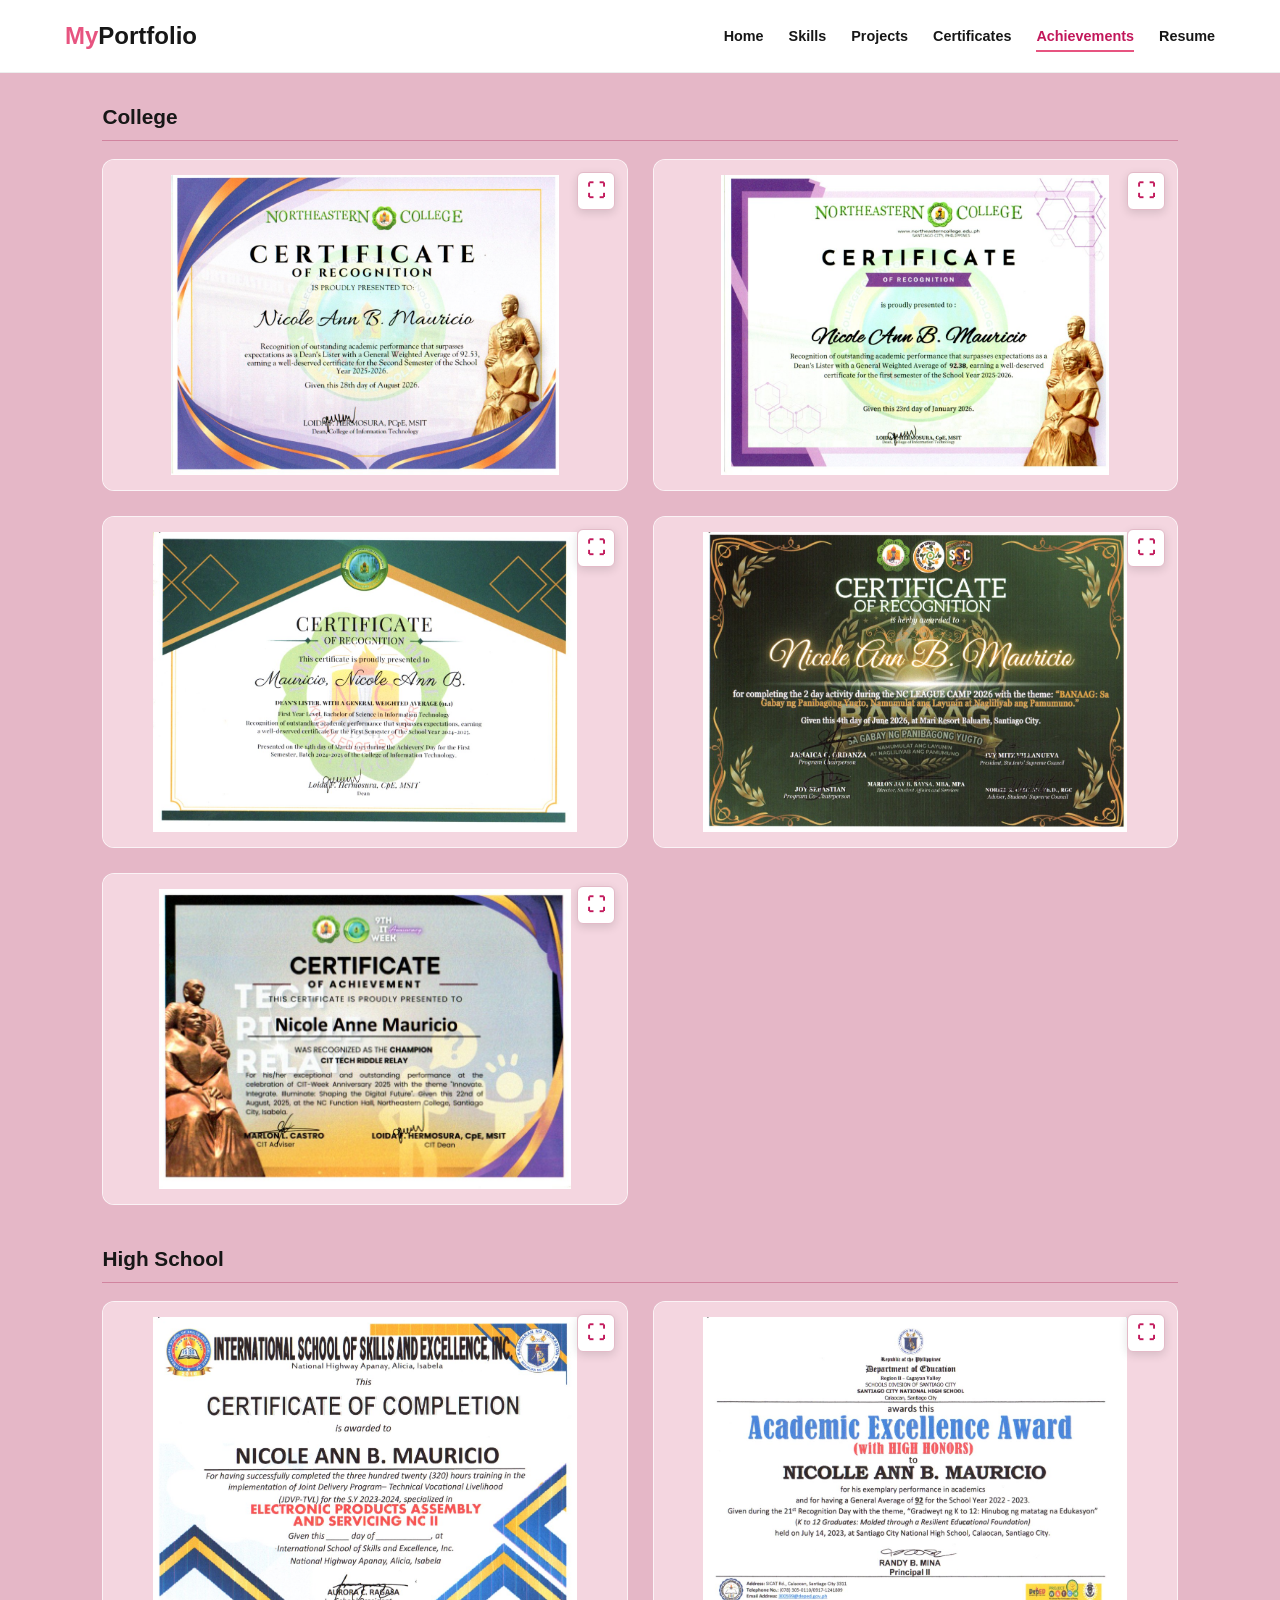
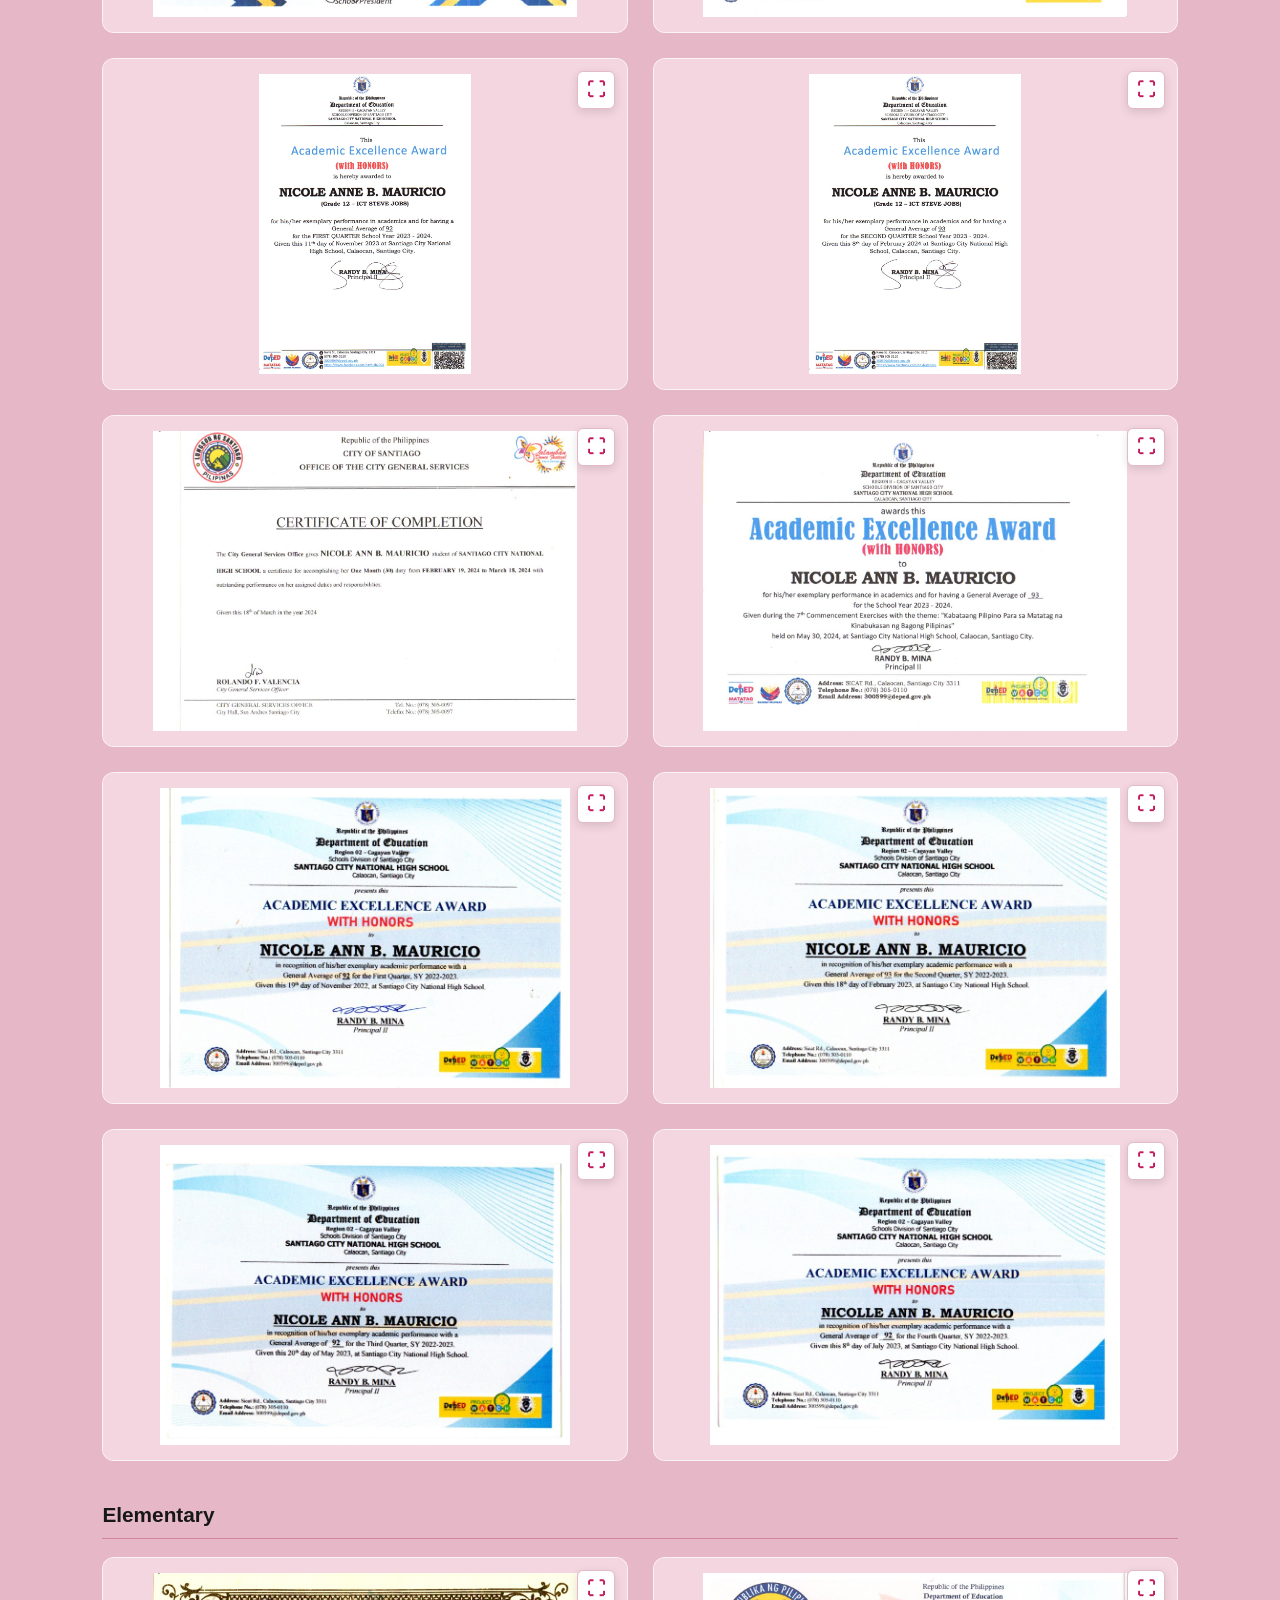
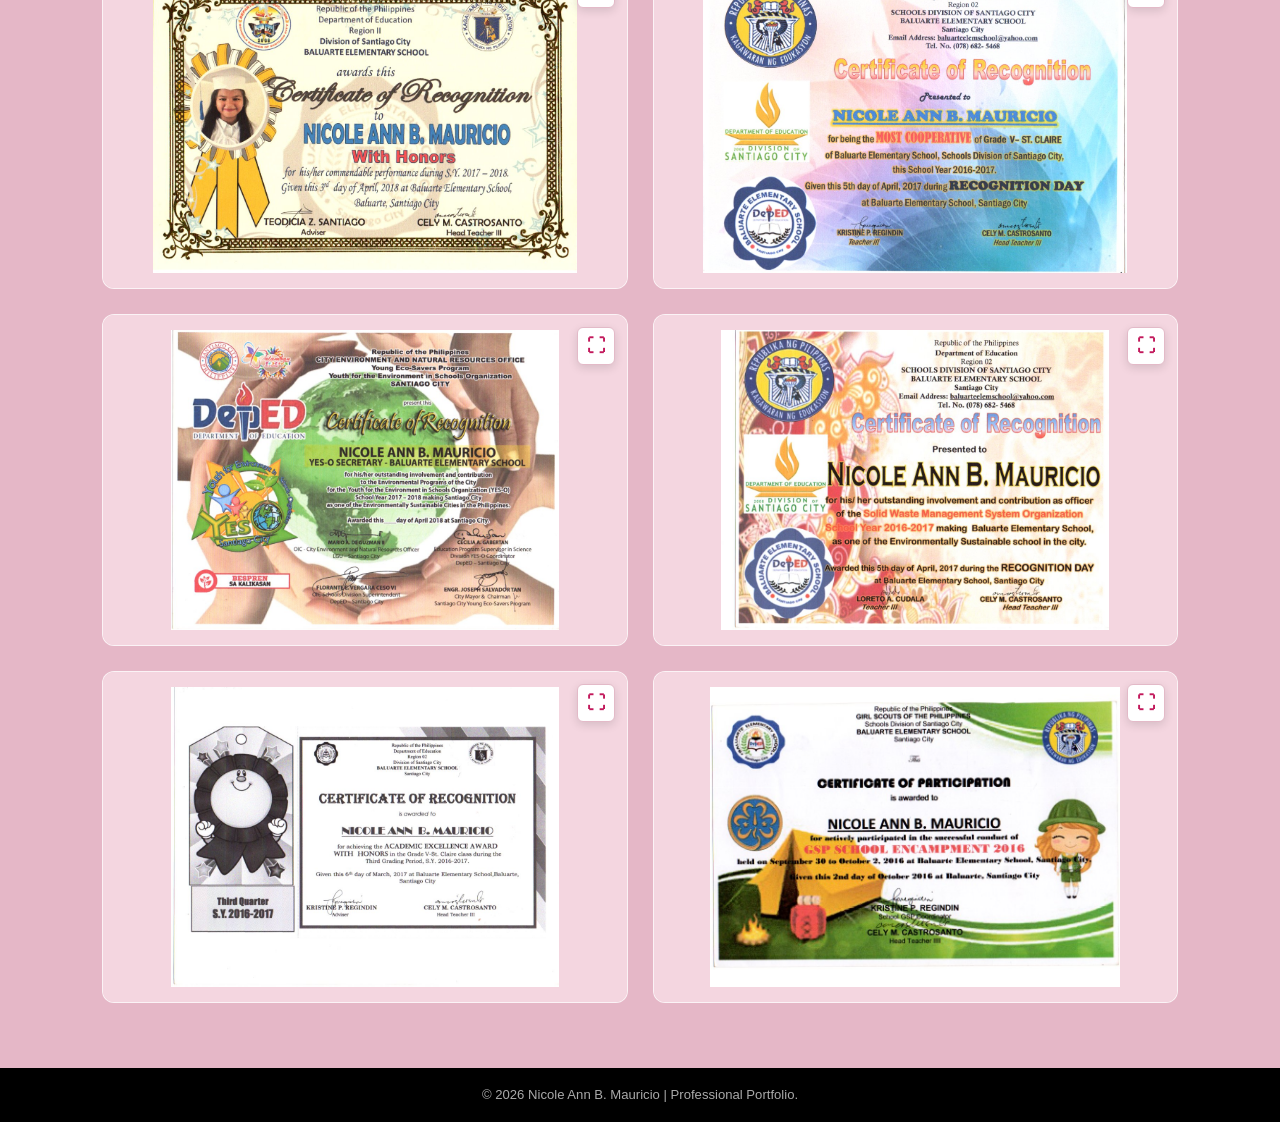
==== achievements.html @ e2ec1b5c "Add files via upload" ====
<!DOCTYPE html>
<html lang="en">

<head>
    <meta charset="UTF-8">
    <meta name="viewport" content="width=device-width, initial-scale=1.0">
    <title>Achievements | Nicole Ann B. Mauricio</title>
    <link rel="stylesheet" href="css/achievements.css">
</head>

<body>

    <header>
        <nav class="navbar">

            <a href="index.html" class="logo">
                <span>My</span>Portfolio
            </a>

            <button
                class="hamburger"
                id="hamburger"
                type="button"
                aria-label="Open navigation menu"
                aria-expanded="false"
                aria-controls="navMenu"
            >
                ☰
            </button>

            <ul class="nav-links" id="navMenu">
                <li><a href="index.html">Home</a></li>
                <li><a href="skills.html">Skills</a></li>
                <li><a href="projects.html">Projects</a></li>
                <li><a href="certificates.html">Certificates</a></li>
                <li>
                    <a href="achievements.html" class="active">
                        Achievements
                    </a>
                </li>
                <li><a href="resume.html">Resume</a></li>
            </ul>

        </nav>
    </header>

    <main>

        <section class="page-section">

            <div class="achievement-category-heading">
                <h2>College</h2>
            </div>

            <div class="achievement-grid">

                <div class="achievement-card">
                    <div class="achievement-preview">
                        <img
                            src="achievements/img01.jpg"
                            alt="College Achievement 1"
                        >

                        <button
                            class="achievement-expand-btn"
                            type="button"
                            aria-label="View achievement larger"
                        >
                            ⛶
                        </button>
                    </div>
                </div>


                <div class="achievement-card">
                    <div class="achievement-preview">
                        <img
                            src="achievements/img02.jpg"
                            alt="College Achievement 2"
                        >

                        <button
                            class="achievement-expand-btn"
                            type="button"
                            aria-label="View achievement larger"
                        >
                            ⛶
                        </button>
                    </div>
                </div>


                <div class="achievement-card">
                    <div class="achievement-preview">
                        <img
                            src="achievements/img03.jpg"
                            alt="College Achievement 3"
                        >

                        <button
                            class="achievement-expand-btn"
                            type="button"
                            aria-label="View achievement larger"
                        >
                            ⛶
                        </button>
                    </div>
                </div>


                <div class="achievement-card">
                    <div class="achievement-preview">
                        <img
                            src="achievements/img04.jpg"
                            alt="College Achievement 4"
                        >

                        <button
                            class="achievement-expand-btn"
                            type="button"
                            aria-label="View achievement larger"
                        >
                            ⛶
                        </button>
                    </div>
                </div>


                <div class="achievement-card">
                    <div class="achievement-preview">
                        <img
                            src="achievements/img05.jpg"
                            alt="College Achievement 5"
                        >

                        <button
                            class="achievement-expand-btn"
                            type="button"
                            aria-label="View achievement larger"
                        >
                            ⛶
                        </button>
                    </div>
                </div>

            </div>


            <div class="achievement-category-heading">
                <h2>High School</h2>
            </div>

            <div class="achievement-grid">

                <div class="achievement-card">
                    <div class="achievement-preview">
                        <img
                            src="achievements/img06.jpg"
                            alt="High School Achievement 1"
                        >

                        <button
                            class="achievement-expand-btn"
                            type="button"
                            aria-label="View achievement larger"
                        >
                            ⛶
                        </button>
                    </div>
                </div>


                <div class="achievement-card">
                    <div class="achievement-preview">
                        <img
                            src="achievements/img07.jpg"
                            alt="High School Achievement 2"
                        >

                        <button
                            class="achievement-expand-btn"
                            type="button"
                            aria-label="View achievement larger"
                        >
                            ⛶
                        </button>
                    </div>
                </div>


                <div class="achievement-card">
                    <div class="achievement-preview">
                        <img
                            src="achievements/img08.jpg"
                            alt="High School Achievement 3"
                        >

                        <button
                            class="achievement-expand-btn"
                            type="button"
                            aria-label="View achievement larger"
                        >
                            ⛶
                        </button>
                    </div>
                </div>


                <div class="achievement-card">
                    <div class="achievement-preview">
                        <img
                            src="achievements/img09.jpg"
                            alt="High School Achievement 4"
                        >

                        <button
                            class="achievement-expand-btn"
                            type="button"
                            aria-label="View achievement larger"
                        >
                            ⛶
                        </button>
                    </div>
                </div>


                <div class="achievement-card">
                    <div class="achievement-preview">
                        <img
                            src="achievements/img10.jpg"
                            alt="High School Achievement 5"
                        >

                        <button
                            class="achievement-expand-btn"
                            type="button"
                            aria-label="View achievement larger"
                        >
                            ⛶
                        </button>
                    </div>
                </div>


                <div class="achievement-card">
                    <div class="achievement-preview">
                        <img
                            src="achievements/img11.jpg"
                            alt="High School Achievement 6"
                        >

                        <button
                            class="achievement-expand-btn"
                            type="button"
                            aria-label="View achievement larger"
                        >
                            ⛶
                        </button>
                    </div>
                </div>


                <div class="achievement-card">
                    <div class="achievement-preview">
                        <img
                            src="achievements/img12.jpg"
                            alt="High School Achievement 7"
                        >

                        <button
                            class="achievement-expand-btn"
                            type="button"
                            aria-label="View achievement larger"
                        >
                            ⛶
                        </button>
                    </div>
                </div>


                <div class="achievement-card">
                    <div class="achievement-preview">
                        <img
                            src="achievements/img13.jpg"
                            alt="High School Achievement 8"
                        >

                        <button
                            class="achievement-expand-btn"
                            type="button"
                            aria-label="View achievement larger"
                        >
                            ⛶
                        </button>
                    </div>
                </div>


                <div class="achievement-card">
                    <div class="achievement-preview">
                        <img
                            src="achievements/img14.jpg"
                            alt="High School Achievement 9"
                        >

                        <button
                            class="achievement-expand-btn"
                            type="button"
                            aria-label="View achievement larger"
                        >
                            ⛶
                        </button>
                    </div>
                </div>


                <div class="achievement-card">
                    <div class="achievement-preview">
                        <img
                            src="achievements/img15.jpg"
                            alt="High School Achievement 10"
                        >

                        <button
                            class="achievement-expand-btn"
                            type="button"
                            aria-label="View achievement larger"
                        >
                            ⛶
                        </button>
                    </div>
                </div>

            </div>


            <div class="achievement-category-heading">
                <h2>Elementary</h2>
            </div>

            <div class="achievement-grid">

                <div class="achievement-card">
                    <div class="achievement-preview">
                        <img
                            src="achievements/img16.jpg"
                            alt="Elementary Achievement 1"
                        >

                        <button
                            class="achievement-expand-btn"
                            type="button"
                            aria-label="View achievement larger"
                        >
                            ⛶
                        </button>
                    </div>
                </div>


                <div class="achievement-card">
                    <div class="achievement-preview">
                        <img
                            src="achievements/img17.jpg"
                            alt="Elementary Achievement 2"
                        >

                        <button
                            class="achievement-expand-btn"
                            type="button"
                            aria-label="View achievement larger"
                        >
                            ⛶
                        </button>
                    </div>
                </div>


                <div class="achievement-card">
                    <div class="achievement-preview">
                        <img
                            src="achievements/img18.jpg"
                            alt="Elementary Achievement 3"
                        >

                        <button
                            class="achievement-expand-btn"
                            type="button"
                            aria-label="View achievement larger"
                        >
                            ⛶
                        </button>
                    </div>
                </div>


                <div class="achievement-card">
                    <div class="achievement-preview">
                        <img
                            src="achievements/img19.jpg"
                            alt="Elementary Achievement 4"
                        >

                        <button
                            class="achievement-expand-btn"
                            type="button"
                            aria-label="View achievement larger"
                        >
                            ⛶
                        </button>
                    </div>
                </div>


                <div class="achievement-card">
                    <div class="achievement-preview">
                        <img
                            src="achievements/img20.jpg"
                            alt="Elementary Achievement 5"
                        >

                        <button
                            class="achievement-expand-btn"
                            type="button"
                            aria-label="View achievement larger"
                        >
                            ⛶
                        </button>
                    </div>
                </div>


                <div class="achievement-card">
                    <div class="achievement-preview">
                        <img
                            src="achievements/img21.jpg"
                            alt="Elementary Achievement 6"
                        >

                        <button
                            class="achievement-expand-btn"
                            type="button"
                            aria-label="View achievement larger"
                        >
                            ⛶
                        </button>
                    </div>
                </div>

            </div>

        </section>


        <div
            class="achievement-modal"
            id="achievementModal"
            aria-hidden="true"
        >

            <div class="achievement-modal-content">

                <button
                    class="achievement-modal-close"
                    id="achievementModalClose"
                    type="button"
                    aria-label="Close achievement preview"
                >
                    ×
                </button>

                <img
                    id="achievementModalImage"
                    src=""
                    alt="Achievement enlarged preview"
                >

            </div>

        </div>

    </main>


    <footer>
        <p>
            © 2026 Nicole Ann B. Mauricio | Professional Portfolio.
        </p>
    </footer>


    <script src="js/script.js"></script>

</body>

</html>
---- css/achievements.css ----
* {
    margin: 0;
    padding: 0;
    box-sizing: border-box;
}

html {
    scroll-behavior: smooth;
}

body {
    min-height: 100vh;
    display: flex;
    flex-direction: column;
    font-family: Arial, Helvetica, sans-serif;
    background: #FFFFFF;
    color: #171717;
    line-height: 1.7;
}

main {
    flex: 1;
}

a {
    color: inherit;
    text-decoration: none;
}

img {
    max-width: 100%;
}

header {
    position: sticky;
    top: 0;
    z-index: 9999;
    background: #FFFFFF;
    border-bottom: 1px solid #EEEEEE;
}

.navbar {
    width: 100%;
    max-width: 1200px;
    min-height: 72px;
    margin: 0 auto;
    padding: 0 25px;
    display: flex;
    justify-content: space-between;
    align-items: center;
    position: relative;
}

.logo {
    color: #171717;
    font-size: 1.5rem;
    font-weight: 800;
    white-space: nowrap;
}

.logo span {
    color: #E75480;
}

.nav-links {
    list-style: none;
    display: flex;
    align-items: center;
    gap: 25px;
}

.nav-links li {
    list-style: none;
}

.nav-links a {
    position: relative;
    color: #171717;
    font-size: 0.9rem;
    font-weight: 600;
    transition: color 0.3s ease;
}

.nav-links a:hover,
.nav-links a.active {
    color: #C2185B;
}

.nav-links a.active::after {
    content: "";
    position: absolute;
    left: 0;
    right: 0;
    bottom: -8px;
    height: 2px;
    background: #E75480;
}

.hamburger {
    display: none;
    position: relative;
    z-index: 10001;
    padding: 8px 10px;
    background: transparent;
    border: none;
    color: #171717;
    font-size: 30px;
    line-height: 1;
    cursor: pointer;
}

.hamburger:hover {
    color: #E75480;
}

.page-section {
    min-height: calc(100vh - 72px);
    padding: 65px 8%;
    background: #E5B7C7;
}

.page-section {
    padding-top: 30px;
}

.achievement-category-heading {
    width: 100%;
    max-width: 1150px;
    margin: 40px auto 18px;
    padding-bottom: 10px;
    border-bottom: 1px solid #D1849F;
}

.achievement-category-heading:first-of-type {
    margin-top: 0;
}

.achievement-category-heading h2 {
    color: #171717;
    font-size: 1.3rem;
    font-weight: 700;
    line-height: 1.3;
}

.achievement-grid {
    width: 100%;
    max-width: 1150px;
    margin: 0 auto;
    display: grid;
    grid-template-columns: repeat(2, minmax(0, 1fr));
    gap: 25px;
    align-items: stretch;
}

.achievement-card {
    width: 100%;
    background: #F4D6E0;
    border: 1px solid rgba(255, 255, 255, 0.7);
    border-radius: 12px;
    overflow: hidden;
    transition:
        transform 0.3s ease,
        border-color 0.3s ease,
        box-shadow 0.3s ease;
}

.achievement-card:hover {
    transform: translateY(-6px);
    border-color: #F7B6CC;
    box-shadow: 0 15px 35px rgba(0, 0, 0, 0.08);
}

.achievement-preview {
    position: relative;
    width: 100%;
    height: 330px;
    padding: 15px;
    display: flex;
    justify-content: center;
    align-items: center;
    overflow: hidden;
    background: #F4D6E0;
}

.achievement-preview img {
    width: 100%;
    height: 100%;
    display: block;
    object-fit: contain;
    object-position: center;
}

.achievement-expand-btn {
    position: absolute;
    top: 12px;
    right: 12px;
    z-index: 5;
    width: 38px;
    height: 38px;
    padding: 0;
    display: flex;
    justify-content: center;
    align-items: center;
    background: #FFFFFF;
    color: #C2185B;
    border: 1px solid #E3BAC8;
    border-radius: 6px;
    font-family: Arial, Helvetica, sans-serif;
    font-size: 1.15rem;
    font-weight: 700;
    line-height: 1;
    cursor: pointer;
    box-shadow: 0 3px 10px rgba(0, 0, 0, 0.12);
    transition:
        background 0.3s ease,
        color 0.3s ease,
        border-color 0.3s ease,
        transform 0.3s ease;
}

.achievement-expand-btn:hover {
    background: #C2185B;
    color: #FFFFFF;
    border-color: #C2185B;
    transform: scale(1.05);
}

.achievement-modal {
    position: fixed;
    inset: 0;
    z-index: 20000;
    width: 100%;
    height: 100%;
    padding: 35px;
    display: none;
    justify-content: center;
    align-items: center;
    background: rgba(0, 0, 0, 0.82);
}

.achievement-modal.show {
    display: flex;
}

.achievement-modal-content {
    position: relative;
    width: auto;
    max-width: 95vw;
    height: auto;
    max-height: 92vh;
    display: flex;
    justify-content: center;
    align-items: center;
}

.achievement-modal-content img {
    width: auto;
    height: auto;
    max-width: 95vw;
    max-height: 88vh;
    display: block;
    object-fit: contain;
    object-position: center;
    background: #FFFFFF;
    border-radius: 6px;
    box-shadow: 0 12px 40px rgba(0, 0, 0, 0.35);
}

.achievement-modal-close {
    position: absolute;
    top: -18px;
    right: -18px;
    z-index: 10;
    width: 42px;
    height: 42px;
    padding: 0;
    display: flex;
    justify-content: center;
    align-items: center;
    background: #FFFFFF;
    color: #C2185B;
    border: none;
    border-radius: 50%;
    font-family: Arial, Helvetica, sans-serif;
    font-size: 1.6rem;
    font-weight: 700;
    line-height: 1;
    cursor: pointer;
    box-shadow: 0 4px 12px rgba(0, 0, 0, 0.25);
    transition:
        background 0.3s ease,
        color 0.3s ease,
        transform 0.3s ease;
}

.achievement-modal-close:hover {
    background: #C2185B;
    color: #FFFFFF;
    transform: scale(1.05);
}

footer {
    padding: 16px 8%;
    display: flex;
    justify-content: center;
    align-items: center;
    background: #000000;
    color: #AAAAAA;
    font-size: 0.82rem;
    text-align: center;
}

@media (max-width: 900px) {
    .hamburger {
        display: block;
    }

    .nav-links {
        display: none;
        position: absolute;
        top: 72px;
        left: 0;
        width: 100%;
        background: #FFFFFF;
        flex-direction: column;
        align-items: stretch;
        gap: 0;
        z-index: 10000;
        border-top: 1px solid #EEEEEE;
        box-shadow: 0 10px 20px rgba(0, 0, 0, 0.12);
    }

    .nav-links.show {
        display: flex;
    }

    .nav-links li {
        width: 100%;
    }

    .nav-links a {
        display: block;
        width: 100%;
        padding: 15px 25px;
        border-bottom: 1px solid #EEEEEE;
    }

    .nav-links a:hover,
    .nav-links a.active {
        padding-left: 32px;
        background: #FDE8EF;
        color: #C2185B;
    }

    .nav-links a.active::after {
        display: none;
    }

    .achievement-preview {
        height: 280px;
    }
}

@media (max-width: 650px) {
    .navbar {
        padding: 0 20px;
    }

    .logo {
        font-size: 1.3rem;
    }

    .page-section {
        padding: 40px 6% 55px;
    }

    .achievement-category-heading {
        margin-top: 32px;
    }

    .achievement-grid {
        grid-template-columns: 1fr;
        gap: 18px;
    }

    .achievement-preview {
        height: 280px;
        padding: 12px;
    }

    .achievement-expand-btn {
        top: 9px;
        right: 9px;
        width: 34px;
        height: 34px;
        font-size: 1rem;
    }

    .achievement-modal {
        padding: 20px;
    }

    .achievement-modal-content {
        max-width: 92vw;
        max-height: 86vh;
    }

    .achievement-modal-content img {
        max-width: 92vw;
        max-height: 82vh;
    }

    .achievement-modal-close {
        top: -16px;
        right: -8px;
        width: 38px;
        height: 38px;
        font-size: 1.4rem;
    }
}
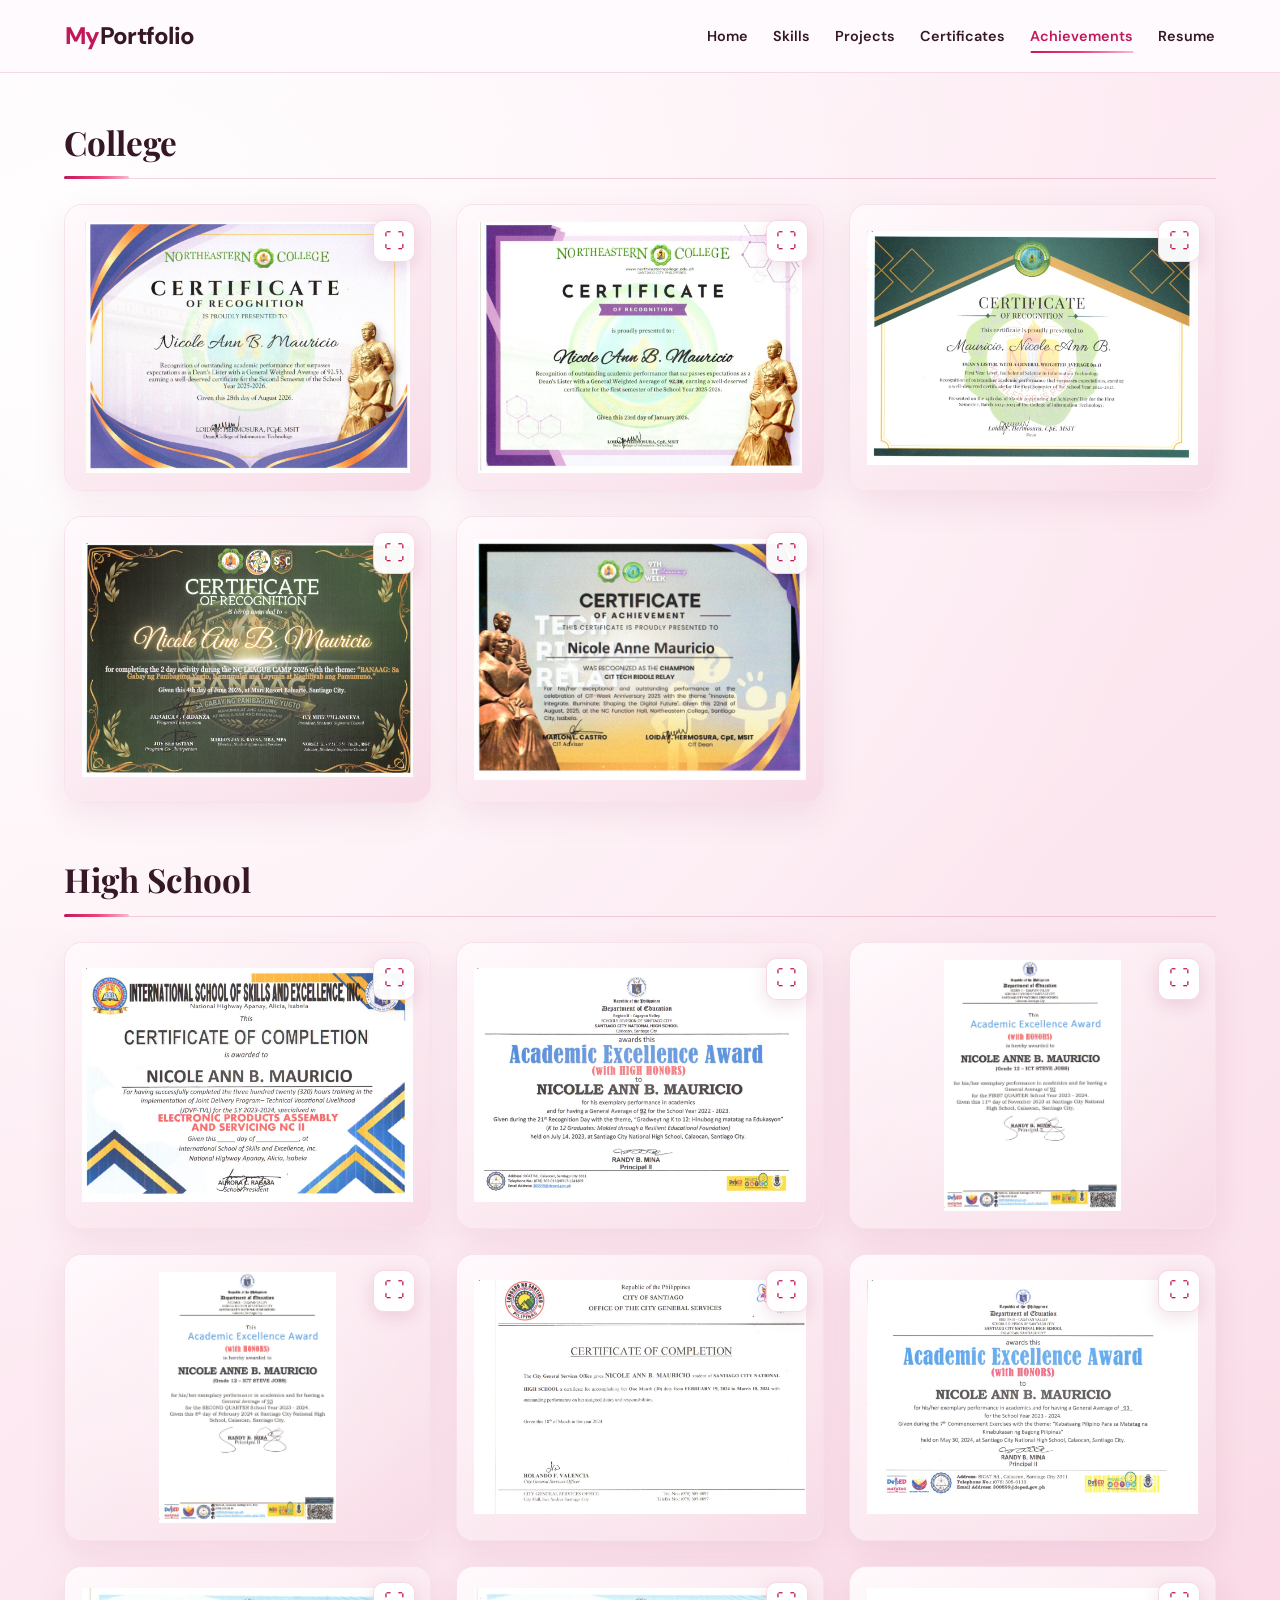
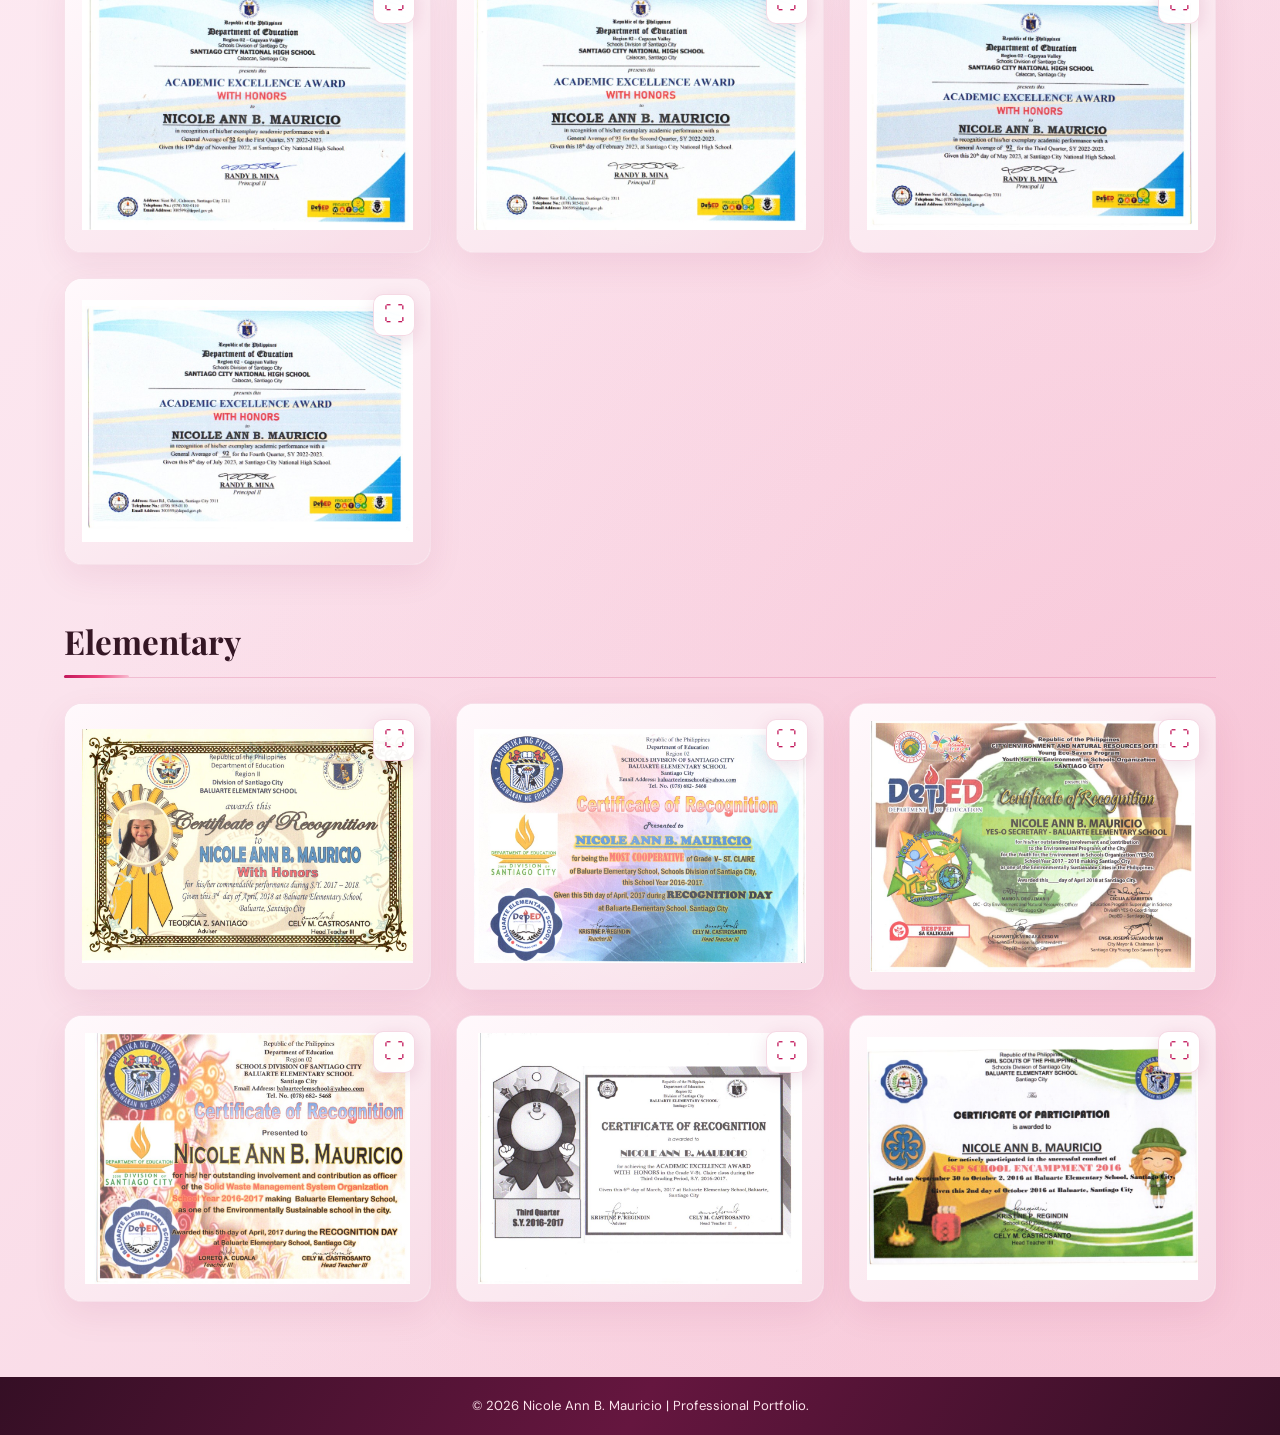
==== commit a8f121e3: "Add files via upload" ====
--- a/achievements.html
+++ b/achievements.html
@@ -1,496 +1,497 @@
-<!DOCTYPE html>
-<html lang="en">
-
-<head>
-    <meta charset="UTF-8">
-    <meta name="viewport" content="width=device-width, initial-scale=1.0">
-    <title>Achievements | Nicole Ann B. Mauricio</title>
-    <link rel="stylesheet" href="css/achievements.css">
-</head>
-
-<body>
-
-    <header>
-        <nav class="navbar">
-
-            <a href="index.html" class="logo">
-                <span>My</span>Portfolio
-            </a>
-
-            <button
-                class="hamburger"
-                id="hamburger"
-                type="button"
-                aria-label="Open navigation menu"
-                aria-expanded="false"
-                aria-controls="navMenu"
-            >
-                ☰
-            </button>
-
-            <ul class="nav-links" id="navMenu">
-                <li><a href="index.html">Home</a></li>
-                <li><a href="skills.html">Skills</a></li>
-                <li><a href="projects.html">Projects</a></li>
-                <li><a href="certificates.html">Certificates</a></li>
-                <li>
-                    <a href="achievements.html" class="active">
-                        Achievements
-                    </a>
-                </li>
-                <li><a href="resume.html">Resume</a></li>
-            </ul>
-
-        </nav>
-    </header>
-
-    <main>
-
-        <section class="page-section">
-
-            <div class="achievement-category-heading">
-                <h2>College</h2>
-            </div>
-
-            <div class="achievement-grid">
-
-                <div class="achievement-card">
-                    <div class="achievement-preview">
-                        <img
-                            src="achievements/img01.jpg"
-                            alt="College Achievement 1"
-                        >
-
-                        <button
-                            class="achievement-expand-btn"
-                            type="button"
-                            aria-label="View achievement larger"
-                        >
-                            ⛶
-                        </button>
-                    </div>
-                </div>
-
-
-                <div class="achievement-card">
-                    <div class="achievement-preview">
-                        <img
-                            src="achievements/img02.jpg"
-                            alt="College Achievement 2"
-                        >
-
-                        <button
-                            class="achievement-expand-btn"
-                            type="button"
-                            aria-label="View achievement larger"
-                        >
-                            ⛶
-                        </button>
-                    </div>
-                </div>
-
-
-                <div class="achievement-card">
-                    <div class="achievement-preview">
-                        <img
-                            src="achievements/img03.jpg"
-                            alt="College Achievement 3"
-                        >
-
-                        <button
-                            class="achievement-expand-btn"
-                            type="button"
-                            aria-label="View achievement larger"
-                        >
-                            ⛶
-                        </button>
-                    </div>
-                </div>
-
-
-                <div class="achievement-card">
-                    <div class="achievement-preview">
-                        <img
-                            src="achievements/img04.jpg"
-                            alt="College Achievement 4"
-                        >
-
-                        <button
-                            class="achievement-expand-btn"
-                            type="button"
-                            aria-label="View achievement larger"
-                        >
-                            ⛶
-                        </button>
-                    </div>
-                </div>
-
-
-                <div class="achievement-card">
-                    <div class="achievement-preview">
-                        <img
-                            src="achievements/img05.jpg"
-                            alt="College Achievement 5"
-                        >
-
-                        <button
-                            class="achievement-expand-btn"
-                            type="button"
-                            aria-label="View achievement larger"
-                        >
-                            ⛶
-                        </button>
-                    </div>
-                </div>
-
-            </div>
-
-
-            <div class="achievement-category-heading">
-                <h2>High School</h2>
-            </div>
-
-            <div class="achievement-grid">
-
-                <div class="achievement-card">
-                    <div class="achievement-preview">
-                        <img
-                            src="achievements/img06.jpg"
-                            alt="High School Achievement 1"
-                        >
-
-                        <button
-                            class="achievement-expand-btn"
-                            type="button"
-                            aria-label="View achievement larger"
-                        >
-                            ⛶
-                        </button>
-                    </div>
-                </div>
-
-
-                <div class="achievement-card">
-                    <div class="achievement-preview">
-                        <img
-                            src="achievements/img07.jpg"
-                            alt="High School Achievement 2"
-                        >
-
-                        <button
-                            class="achievement-expand-btn"
-                            type="button"
-                            aria-label="View achievement larger"
-                        >
-                            ⛶
-                        </button>
-                    </div>
-                </div>
-
-
-                <div class="achievement-card">
-                    <div class="achievement-preview">
-                        <img
-                            src="achievements/img08.jpg"
-                            alt="High School Achievement 3"
-                        >
-
-                        <button
-                            class="achievement-expand-btn"
-                            type="button"
-                            aria-label="View achievement larger"
-                        >
-                            ⛶
-                        </button>
-                    </div>
-                </div>
-
-
-                <div class="achievement-card">
-                    <div class="achievement-preview">
-                        <img
-                            src="achievements/img09.jpg"
-                            alt="High School Achievement 4"
-                        >
-
-                        <button
-                            class="achievement-expand-btn"
-                            type="button"
-                            aria-label="View achievement larger"
-                        >
-                            ⛶
-                        </button>
-                    </div>
-                </div>
-
-
-                <div class="achievement-card">
-                    <div class="achievement-preview">
-                        <img
-                            src="achievements/img10.jpg"
-                            alt="High School Achievement 5"
-                        >
-
-                        <button
-                            class="achievement-expand-btn"
-                            type="button"
-                            aria-label="View achievement larger"
-                        >
-                            ⛶
-                        </button>
-                    </div>
-                </div>
-
-
-                <div class="achievement-card">
-                    <div class="achievement-preview">
-                        <img
-                            src="achievements/img11.jpg"
-                            alt="High School Achievement 6"
-                        >
-
-                        <button
-                            class="achievement-expand-btn"
-                            type="button"
-                            aria-label="View achievement larger"
-                        >
-                            ⛶
-                        </button>
-                    </div>
-                </div>
-
-
-                <div class="achievement-card">
-                    <div class="achievement-preview">
-                        <img
-                            src="achievements/img12.jpg"
-                            alt="High School Achievement 7"
-                        >
-
-                        <button
-                            class="achievement-expand-btn"
-                            type="button"
-                            aria-label="View achievement larger"
-                        >
-                            ⛶
-                        </button>
-                    </div>
-                </div>
-
-
-                <div class="achievement-card">
-                    <div class="achievement-preview">
-                        <img
-                            src="achievements/img13.jpg"
-                            alt="High School Achievement 8"
-                        >
-
-                        <button
-                            class="achievement-expand-btn"
-                            type="button"
-                            aria-label="View achievement larger"
-                        >
-                            ⛶
-                        </button>
-                    </div>
-                </div>
-
-
-                <div class="achievement-card">
-                    <div class="achievement-preview">
-                        <img
-                            src="achievements/img14.jpg"
-                            alt="High School Achievement 9"
-                        >
-
-                        <button
-                            class="achievement-expand-btn"
-                            type="button"
-                            aria-label="View achievement larger"
-                        >
-                            ⛶
-                        </button>
-                    </div>
-                </div>
-
-
-                <div class="achievement-card">
-                    <div class="achievement-preview">
-                        <img
-                            src="achievements/img15.jpg"
-                            alt="High School Achievement 10"
-                        >
-
-                        <button
-                            class="achievement-expand-btn"
-                            type="button"
-                            aria-label="View achievement larger"
-                        >
-                            ⛶
-                        </button>
-                    </div>
-                </div>
-
-            </div>
-
-
-            <div class="achievement-category-heading">
-                <h2>Elementary</h2>
-            </div>
-
-            <div class="achievement-grid">
-
-                <div class="achievement-card">
-                    <div class="achievement-preview">
-                        <img
-                            src="achievements/img16.jpg"
-                            alt="Elementary Achievement 1"
-                        >
-
-                        <button
-                            class="achievement-expand-btn"
-                            type="button"
-                            aria-label="View achievement larger"
-                        >
-                            ⛶
-                        </button>
-                    </div>
-                </div>
-
-
-                <div class="achievement-card">
-                    <div class="achievement-preview">
-                        <img
-                            src="achievements/img17.jpg"
-                            alt="Elementary Achievement 2"
-                        >
-
-                        <button
-                            class="achievement-expand-btn"
-                            type="button"
-                            aria-label="View achievement larger"
-                        >
-                            ⛶
-                        </button>
-                    </div>
-                </div>
-
-
-                <div class="achievement-card">
-                    <div class="achievement-preview">
-                        <img
-                            src="achievements/img18.jpg"
-                            alt="Elementary Achievement 3"
-                        >
-
-                        <button
-                            class="achievement-expand-btn"
-                            type="button"
-                            aria-label="View achievement larger"
-                        >
-                            ⛶
-                        </button>
-                    </div>
-                </div>
-
-
-                <div class="achievement-card">
-                    <div class="achievement-preview">
-                        <img
-                            src="achievements/img19.jpg"
-                            alt="Elementary Achievement 4"
-                        >
-
-                        <button
-                            class="achievement-expand-btn"
-                            type="button"
-                            aria-label="View achievement larger"
-                        >
-                            ⛶
-                        </button>
-                    </div>
-                </div>
-
-
-                <div class="achievement-card">
-                    <div class="achievement-preview">
-                        <img
-                            src="achievements/img20.jpg"
-                            alt="Elementary Achievement 5"
-                        >
-
-                        <button
-                            class="achievement-expand-btn"
-                            type="button"
-                            aria-label="View achievement larger"
-                        >
-                            ⛶
-                        </button>
-                    </div>
-                </div>
-
-
-                <div class="achievement-card">
-                    <div class="achievement-preview">
-                        <img
-                            src="achievements/img21.jpg"
-                            alt="Elementary Achievement 6"
-                        >
-
-                        <button
-                            class="achievement-expand-btn"
-                            type="button"
-                            aria-label="View achievement larger"
-                        >
-                            ⛶
-                        </button>
-                    </div>
-                </div>
-
-            </div>
-
-        </section>
-
-
-        <div
-            class="achievement-modal"
-            id="achievementModal"
-            aria-hidden="true"
-        >
-
-            <div class="achievement-modal-content">
-
-                <button
-                    class="achievement-modal-close"
-                    id="achievementModalClose"
-                    type="button"
-                    aria-label="Close achievement preview"
-                >
-                    ×
-                </button>
-
-                <img
-                    id="achievementModalImage"
-                    src=""
-                    alt="Achievement enlarged preview"
-                >
-
-            </div>
-
-        </div>
-
-    </main>
-
-
-    <footer>
-        <p>
-            © 2026 Nicole Ann B. Mauricio | Professional Portfolio.
-        </p>
-    </footer>
-
-
-    <script src="js/script.js"></script>
-
-</body>
-
+<!DOCTYPE html>
+<html lang="en">
+
+<head>
+    <meta charset="UTF-8">
+    <meta name="viewport" content="width=device-width, initial-scale=1.0">
+    <title>Achievements | Nicole Ann B. Mauricio</title>
+    <link rel="stylesheet" href="css/achievements.css">
+</head>
+
+<body>
+
+    <header>
+        <nav class="navbar">
+
+            <a href="index.html" class="logo">
+                <span>My</span>Portfolio
+            </a>
+
+            <button
+                class="hamburger"
+                id="hamburger"
+                type="button"
+                aria-label="Open navigation menu"
+                aria-expanded="false"
+                aria-controls="navMenu"
+            >
+                ☰
+            </button>
+
+            <ul class="nav-links" id="navMenu">
+                <li><a href="index.html">Home</a></li>
+                <li><a href="skills.html">Skills</a></li>
+                <li><a href="projects.html">Projects</a></li>
+                <li><a href="certificates.html">Certificates</a></li>
+                <li>
+                    <a href="achievements.html" class="active">
+                        Achievements
+                    </a>
+                </li>
+                <li><a href="resume.html">Resume</a></li>
+            </ul>
+
+        </nav>
+    </header>
+
+    <main>
+
+        <section class="page-section">
+
+            <div class="achievement-category-heading">
+                <h2>College</h2>
+            </div>
+
+            <div class="achievement-grid">
+
+                <div class="achievement-card">
+                    <div class="achievement-preview">
+                        <img
+                            src="achievements/img01.jpg"
+                            alt="College Achievement 1"
+                        >
+
+                        <button
+                            class="achievement-expand-btn"
+                            type="button"
+                            aria-label="View achievement larger"
+                        >
+                            ⛶
+                        </button>
+                    </div>
+                </div>
+
+
+                <div class="achievement-card">
+                    <div class="achievement-preview">
+                        <img
+                            src="achievements/img02.jpg"
+                            alt="College Achievement 2"
+                        >
+
+                        <button
+                            class="achievement-expand-btn"
+                            type="button"
+                            aria-label="View achievement larger"
+                        >
+                            ⛶
+                        </button>
+                    </div>
+                </div>
+
+
+                <div class="achievement-card">
+                    <div class="achievement-preview">
+                        <img
+                            src="achievements/img03.jpg"
+                            alt="College Achievement 3"
+                        >
+
+                        <button
+                            class="achievement-expand-btn"
+                            type="button"
+                            aria-label="View achievement larger"
+                        >
+                            ⛶
+                        </button>
+                    </div>
+                </div>
+
+
+                <div class="achievement-card">
+                    <div class="achievement-preview">
+                        <img
+                            src="achievements/img04.jpg"
+                            alt="College Achievement 4"
+                        >
+
+                        <button
+                            class="achievement-expand-btn"
+                            type="button"
+                            aria-label="View achievement larger"
+                        >
+                            ⛶
+                        </button>
+                    </div>
+                </div>
+
+
+                <div class="achievement-card">
+                    <div class="achievement-preview">
+                        <img
+                            src="achievements/img05.jpg"
+                            alt="College Achievement 5"
+                        >
+
+                        <button
+                            class="achievement-expand-btn"
+                            type="button"
+                            aria-label="View achievement larger"
+                        >
+                            ⛶
+                        </button>
+                    </div>
+                </div>
+
+            </div>
+
+
+            <div class="achievement-category-heading">
+                <h2>High School</h2>
+            </div>
+
+            <div class="achievement-grid">
+
+                <div class="achievement-card">
+                    <div class="achievement-preview">
+                        <img
+                            src="achievements/img06.jpg"
+                            alt="High School Achievement 1"
+                        >
+
+                        <button
+                            class="achievement-expand-btn"
+                            type="button"
+                            aria-label="View achievement larger"
+                        >
+                            ⛶
+                        </button>
+                    </div>
+                </div>
+
+
+                <div class="achievement-card">
+                    <div class="achievement-preview">
+                        <img
+                            src="achievements/img07.jpg"
+                            alt="High School Achievement 2"
+                        >
+
+                        <button
+                            class="achievement-expand-btn"
+                            type="button"
+                            aria-label="View achievement larger"
+                        >
+                            ⛶
+                        </button>
+                    </div>
+                </div>
+
+
+                <div class="achievement-card">
+                    <div class="achievement-preview">
+                        <img
+                            src="achievements/img08.jpg"
+                            alt="High School Achievement 3"
+                        >
+
+                        <button
+                            class="achievement-expand-btn"
+                            type="button"
+                            aria-label="View achievement larger"
+                        >
+                            ⛶
+                        </button>
+                    </div>
+                </div>
+
+
+                <div class="achievement-card">
+                    <div class="achievement-preview">
+                        <img
+                            src="achievements/img09.jpg"
+                            alt="High School Achievement 4"
+                        >
+
+                        <button
+                            class="achievement-expand-btn"
+                            type="button"
+                            aria-label="View achievement larger"
+                        >
+                            ⛶
+                        </button>
+                    </div>
+                </div>
+
+
+                <div class="achievement-card">
+                    <div class="achievement-preview">
+                        <img
+                            src="achievements/img10.jpg"
+                            alt="High School Achievement 5"
+                        >
+
+                        <button
+                            class="achievement-expand-btn"
+                            type="button"
+                            aria-label="View achievement larger"
+                        >
+                            ⛶
+                        </button>
+                    </div>
+                </div>
+
+
+                <div class="achievement-card">
+                    <div class="achievement-preview">
+                        <img
+                            src="achievements/img11.jpg"
+                            alt="High School Achievement 6"
+                        >
+
+                        <button
+                            class="achievement-expand-btn"
+                            type="button"
+                            aria-label="View achievement larger"
+                        >
+                            ⛶
+                        </button>
+                    </div>
+                </div>
+
+
+                <div class="achievement-card">
+                    <div class="achievement-preview">
+                        <img
+                            src="achievements/img12.jpg"
+                            alt="High School Achievement 7"
+                        >
+
+                        <button
+                            class="achievement-expand-btn"
+                            type="button"
+                            aria-label="View achievement larger"
+                        >
+                            ⛶
+                        </button>
+                    </div>
+                </div>
+
+
+                <div class="achievement-card">
+                    <div class="achievement-preview">
+                        <img
+                            src="achievements/img13.jpg"
+                            alt="High School Achievement 8"
+                        >
+
+                        <button
+                            class="achievement-expand-btn"
+                            type="button"
+                            aria-label="View achievement larger"
+                        >
+                            ⛶
+                        </button>
+                    </div>
+                </div>
+
+
+                <div class="achievement-card">
+                    <div class="achievement-preview">
+                        <img
+                            src="achievements/img14.jpg"
+                            alt="High School Achievement 9"
+                        >
+
+                        <button
+                            class="achievement-expand-btn"
+                            type="button"
+                            aria-label="View achievement larger"
+                        >
+                            ⛶
+                        </button>
+                    </div>
+                </div>
+
+
+                <div class="achievement-card">
+                    <div class="achievement-preview">
+                        <img
+                            src="achievements/img15.jpg"
+                            alt="High School Achievement 10"
+                        >
+
+                        <button
+                            class="achievement-expand-btn"
+                            type="button"
+                            aria-label="View achievement larger"
+                        >
+                            ⛶
+                        </button>
+                    </div>
+                </div>
+
+            </div>
+
+
+            <div class="achievement-category-heading">
+                <h2>Elementary</h2>
+            </div>
+
+            <div class="achievement-grid">
+
+                <div class="achievement-card">
+                    <div class="achievement-preview">
+                        <img
+                            src="achievements/img16.jpg"
+                            alt="Elementary Achievement 1"
+                        >
+
+                        <button
+                            class="achievement-expand-btn"
+                            type="button"
+                            aria-label="View achievement larger"
+                        >
+                            ⛶
+                        </button>
+                    </div>
+                </div>
+
+
+                <div class="achievement-card">
+                    <div class="achievement-preview">
+                        <img
+                            src="achievements/img17.jpg"
+                            alt="Elementary Achievement 2"
+                        >
+
+                        <button
+                            class="achievement-expand-btn"
+                            type="button"
+                            aria-label="View achievement larger"
+                        >
+                            ⛶
+                        </button>
+                    </div>
+                </div>
+
+
+                <div class="achievement-card">
+                    <div class="achievement-preview">
+                        <img
+                            src="achievements/img18.jpg"
+                            alt="Elementary Achievement 3"
+                        >
+
+                        <button
+                            class="achievement-expand-btn"
+                            type="button"
+                            aria-label="View achievement larger"
+                        >
+                            ⛶
+                        </button>
+                    </div>
+                </div>
+
+
+                <div class="achievement-card">
+                    <div class="achievement-preview">
+                        <img
+                            src="achievements/img19.jpg"
+                            alt="Elementary Achievement 4"
+                        >
+
+                        <button
+                            class="achievement-expand-btn"
+                            type="button"
+                            aria-label="View achievement larger"
+                        >
+                            ⛶
+                        </button>
+                    </div>
+                </div>
+
+
+                <div class="achievement-card">
+                    <div class="achievement-preview">
+                        <img
+                            src="achievements/img20.jpg"
+                            alt="Elementary Achievement 5"
+                        >
+
+                        <button
+                            class="achievement-expand-btn"
+                            type="button"
+                            aria-label="View achievement larger"
+                        >
+                            ⛶
+                        </button>
+                    </div>
+                </div>
+
+
+                <div class="achievement-card">
+                    <div class="achievement-preview">
+                        <img
+                            src="achievements/img21.jpg"
+                            alt="Elementary Achievement 6"
+                        >
+
+                        <button
+                            class="achievement-expand-btn"
+                            type="button"
+                            aria-label="View achievement larger"
+                        >
+                            ⛶
+                        </button>
+                    </div>
+                </div>
+
+            </div>
+
+        </section>
+
+
+        <div
+            class="achievement-modal"
+            id="achievementModal"
+            aria-hidden="true"
+        >
+
+            <div class="achievement-modal-content">
+
+                <button
+                    class="achievement-modal-close"
+                    id="achievementModalClose"
+                    type="button"
+                    aria-label="Close achievement preview"
+                >
+                    ×
+                </button>
+
+                <img
+                    id="achievementModalImage"
+                    src=""
+                    alt="Achievement enlarged preview"
+                >
+
+            </div>
+
+        </div>
+
+    </main>
+
+
+    <footer>
+        <p>
+            © 2026 Nicole Ann B. Mauricio | Professional Portfolio.
+        </p>
+    </footer>
+
+
+    <script src="js/script.js"></script>
+
+    <script src="js/achievements.js" defer></script>
+</body>
+
 </html>
--- a/css/achievements.css
+++ b/css/achievements.css
@@ -1,420 +1,619 @@
-* {
-    margin: 0;
-    padding: 0;
-    box-sizing: border-box;
-}
-
-html {
-    scroll-behavior: smooth;
-}
-
-body {
-    min-height: 100vh;
-    display: flex;
-    flex-direction: column;
-    font-family: Arial, Helvetica, sans-serif;
-    background: #FFFFFF;
-    color: #171717;
-    line-height: 1.7;
-}
-
-main {
-    flex: 1;
-}
-
-a {
-    color: inherit;
-    text-decoration: none;
-}
-
-img {
-    max-width: 100%;
-}
-
-header {
-    position: sticky;
-    top: 0;
-    z-index: 9999;
-    background: #FFFFFF;
-    border-bottom: 1px solid #EEEEEE;
-}
-
-.navbar {
-    width: 100%;
-    max-width: 1200px;
-    min-height: 72px;
-    margin: 0 auto;
-    padding: 0 25px;
-    display: flex;
-    justify-content: space-between;
-    align-items: center;
-    position: relative;
-}
-
-.logo {
-    color: #171717;
-    font-size: 1.5rem;
-    font-weight: 800;
-    white-space: nowrap;
-}
-
-.logo span {
-    color: #E75480;
-}
-
-.nav-links {
-    list-style: none;
-    display: flex;
-    align-items: center;
-    gap: 25px;
-}
-
-.nav-links li {
-    list-style: none;
-}
-
-.nav-links a {
-    position: relative;
-    color: #171717;
-    font-size: 0.9rem;
-    font-weight: 600;
-    transition: color 0.3s ease;
-}
-
-.nav-links a:hover,
-.nav-links a.active {
-    color: #C2185B;
-}
-
-.nav-links a.active::after {
-    content: "";
-    position: absolute;
-    left: 0;
-    right: 0;
-    bottom: -8px;
-    height: 2px;
-    background: #E75480;
-}
-
-.hamburger {
-    display: none;
-    position: relative;
-    z-index: 10001;
-    padding: 8px 10px;
-    background: transparent;
-    border: none;
-    color: #171717;
-    font-size: 30px;
-    line-height: 1;
-    cursor: pointer;
-}
-
-.hamburger:hover {
-    color: #E75480;
-}
-
-.page-section {
-    min-height: calc(100vh - 72px);
-    padding: 65px 8%;
-    background: #E5B7C7;
-}
-
-.page-section {
-    padding-top: 30px;
-}
-
-.achievement-category-heading {
-    width: 100%;
-    max-width: 1150px;
-    margin: 40px auto 18px;
-    padding-bottom: 10px;
-    border-bottom: 1px solid #D1849F;
-}
-
-.achievement-category-heading:first-of-type {
-    margin-top: 0;
-}
-
-.achievement-category-heading h2 {
-    color: #171717;
-    font-size: 1.3rem;
-    font-weight: 700;
-    line-height: 1.3;
-}
-
-.achievement-grid {
-    width: 100%;
-    max-width: 1150px;
-    margin: 0 auto;
-    display: grid;
-    grid-template-columns: repeat(2, minmax(0, 1fr));
-    gap: 25px;
-    align-items: stretch;
-}
-
-.achievement-card {
-    width: 100%;
-    background: #F4D6E0;
-    border: 1px solid rgba(255, 255, 255, 0.7);
-    border-radius: 12px;
-    overflow: hidden;
-    transition:
-        transform 0.3s ease,
-        border-color 0.3s ease,
-        box-shadow 0.3s ease;
-}
-
-.achievement-card:hover {
-    transform: translateY(-6px);
-    border-color: #F7B6CC;
-    box-shadow: 0 15px 35px rgba(0, 0, 0, 0.08);
-}
-
-.achievement-preview {
-    position: relative;
-    width: 100%;
-    height: 330px;
-    padding: 15px;
-    display: flex;
-    justify-content: center;
-    align-items: center;
-    overflow: hidden;
-    background: #F4D6E0;
-}
-
-.achievement-preview img {
-    width: 100%;
-    height: 100%;
-    display: block;
-    object-fit: contain;
-    object-position: center;
-}
-
-.achievement-expand-btn {
-    position: absolute;
-    top: 12px;
-    right: 12px;
-    z-index: 5;
-    width: 38px;
-    height: 38px;
-    padding: 0;
-    display: flex;
-    justify-content: center;
-    align-items: center;
-    background: #FFFFFF;
-    color: #C2185B;
-    border: 1px solid #E3BAC8;
-    border-radius: 6px;
-    font-family: Arial, Helvetica, sans-serif;
-    font-size: 1.15rem;
-    font-weight: 700;
-    line-height: 1;
-    cursor: pointer;
-    box-shadow: 0 3px 10px rgba(0, 0, 0, 0.12);
-    transition:
-        background 0.3s ease,
-        color 0.3s ease,
-        border-color 0.3s ease,
-        transform 0.3s ease;
-}
-
-.achievement-expand-btn:hover {
-    background: #C2185B;
-    color: #FFFFFF;
-    border-color: #C2185B;
-    transform: scale(1.05);
-}
-
-.achievement-modal {
-    position: fixed;
-    inset: 0;
-    z-index: 20000;
-    width: 100%;
-    height: 100%;
-    padding: 35px;
-    display: none;
-    justify-content: center;
-    align-items: center;
-    background: rgba(0, 0, 0, 0.82);
-}
-
-.achievement-modal.show {
-    display: flex;
-}
-
-.achievement-modal-content {
-    position: relative;
-    width: auto;
-    max-width: 95vw;
-    height: auto;
-    max-height: 92vh;
-    display: flex;
-    justify-content: center;
-    align-items: center;
-}
-
-.achievement-modal-content img {
-    width: auto;
-    height: auto;
-    max-width: 95vw;
-    max-height: 88vh;
-    display: block;
-    object-fit: contain;
-    object-position: center;
-    background: #FFFFFF;
-    border-radius: 6px;
-    box-shadow: 0 12px 40px rgba(0, 0, 0, 0.35);
-}
-
-.achievement-modal-close {
-    position: absolute;
-    top: -18px;
-    right: -18px;
-    z-index: 10;
-    width: 42px;
-    height: 42px;
-    padding: 0;
-    display: flex;
-    justify-content: center;
-    align-items: center;
-    background: #FFFFFF;
-    color: #C2185B;
-    border: none;
-    border-radius: 50%;
-    font-family: Arial, Helvetica, sans-serif;
-    font-size: 1.6rem;
-    font-weight: 700;
-    line-height: 1;
-    cursor: pointer;
-    box-shadow: 0 4px 12px rgba(0, 0, 0, 0.25);
-    transition:
-        background 0.3s ease,
-        color 0.3s ease,
-        transform 0.3s ease;
-}
-
-.achievement-modal-close:hover {
-    background: #C2185B;
-    color: #FFFFFF;
-    transform: scale(1.05);
-}
-
-footer {
-    padding: 16px 8%;
-    display: flex;
-    justify-content: center;
-    align-items: center;
-    background: #000000;
-    color: #AAAAAA;
-    font-size: 0.82rem;
-    text-align: center;
-}
-
-@media (max-width: 900px) {
-    .hamburger {
-        display: block;
-    }
-
-    .nav-links {
-        display: none;
-        position: absolute;
-        top: 72px;
-        left: 0;
-        width: 100%;
-        background: #FFFFFF;
-        flex-direction: column;
-        align-items: stretch;
-        gap: 0;
-        z-index: 10000;
-        border-top: 1px solid #EEEEEE;
-        box-shadow: 0 10px 20px rgba(0, 0, 0, 0.12);
-    }
-
-    .nav-links.show {
-        display: flex;
-    }
-
-    .nav-links li {
-        width: 100%;
-    }
-
-    .nav-links a {
-        display: block;
-        width: 100%;
-        padding: 15px 25px;
-        border-bottom: 1px solid #EEEEEE;
-    }
-
-    .nav-links a:hover,
-    .nav-links a.active {
-        padding-left: 32px;
-        background: #FDE8EF;
-        color: #C2185B;
-    }
-
-    .nav-links a.active::after {
-        display: none;
-    }
-
-    .achievement-preview {
-        height: 280px;
-    }
-}
-
-@media (max-width: 650px) {
-    .navbar {
-        padding: 0 20px;
-    }
-
-    .logo {
-        font-size: 1.3rem;
-    }
-
-    .page-section {
-        padding: 40px 6% 55px;
-    }
-
-    .achievement-category-heading {
-        margin-top: 32px;
-    }
-
-    .achievement-grid {
-        grid-template-columns: 1fr;
-        gap: 18px;
-    }
-
-    .achievement-preview {
-        height: 280px;
-        padding: 12px;
-    }
-
-    .achievement-expand-btn {
-        top: 9px;
-        right: 9px;
-        width: 34px;
-        height: 34px;
-        font-size: 1rem;
-    }
-
-    .achievement-modal {
-        padding: 20px;
-    }
-
-    .achievement-modal-content {
-        max-width: 92vw;
-        max-height: 86vh;
-    }
-
-    .achievement-modal-content img {
-        max-width: 92vw;
-        max-height: 82vh;
-    }
-
-    .achievement-modal-close {
-        top: -16px;
-        right: -8px;
-        width: 38px;
-        height: 38px;
-        font-size: 1.4rem;
-    }
+@import url('https://fonts.googleapis.com/css2?family=DM+Sans:wght@400;500;600;700;800&family=Playfair+Display:wght@500;600;700&display=swap');
+
+:root {
+    --pink-dark: #880e4f;
+    --pink-main: #c2185b;
+    --pink-bright: #ec407a;
+    --pink-soft: #f8bbd0;
+    --pink-light: #fce4ec;
+    --pink-pale: #fff4f8;
+    --white: #ffffff;
+    --text: #351725;
+    --muted: #785968;
+    --border: rgba(194, 24, 91, 0.15);
+    --ease: cubic-bezier(0.22, 1, 0.36, 1);
+}
+
+* {
+    margin: 0;
+    padding: 0;
+    box-sizing: border-box;
+}
+
+html {
+    scroll-behavior: smooth;
+}
+
+body {
+    min-height: 100vh;
+    display: flex;
+    flex-direction: column;
+    overflow-x: hidden;
+    background: #fff7fb;
+    color: var(--text);
+    font-family: "DM Sans", Arial, sans-serif;
+    line-height: 1.7;
+    -webkit-font-smoothing: antialiased;
+}
+
+main {
+    flex: 1;
+}
+
+a {
+    color: inherit;
+    text-decoration: none;
+}
+
+img {
+    max-width: 100%;
+}
+
+button {
+    font: inherit;
+    cursor: pointer;
+}
+
+::selection {
+    background: var(--pink-soft);
+    color: var(--pink-dark);
+}
+
+header {
+    position: sticky;
+    top: 0;
+    z-index: 9999;
+    background: rgba(255, 250, 253, 0.96);
+    border-bottom: 1px solid var(--border);
+    backdrop-filter: blur(18px);
+    -webkit-backdrop-filter: blur(18px);
+    transition: box-shadow 0.35s ease;
+}
+
+header.premium-scrolled {
+    box-shadow: 0 12px 35px rgba(136, 14, 79, 0.1);
+}
+
+.navbar {
+    width: 100%;
+    max-width: 1200px;
+    min-height: 72px;
+    margin: 0 auto;
+    padding: 0 25px;
+    display: flex;
+    justify-content: space-between;
+    align-items: center;
+    position: relative;
+}
+
+.logo {
+    color: var(--text);
+    font-size: 1.5rem;
+    font-weight: 800;
+    white-space: nowrap;
+    letter-spacing: -0.7px;
+}
+
+.logo span {
+    color: var(--pink-main);
+}
+
+.logo:hover {
+    color: var(--pink-main);
+}
+
+.nav-links {
+    display: flex;
+    align-items: center;
+    gap: 25px;
+    list-style: none;
+}
+
+.nav-links li {
+    list-style: none;
+}
+
+.nav-links a {
+    position: relative;
+    color: var(--text);
+    font-size: 0.9rem;
+    font-weight: 600;
+    transition: color 0.3s ease;
+}
+
+.nav-links a:hover,
+.nav-links a.active {
+    color: var(--pink-main);
+}
+
+.nav-links a::after {
+    content: "";
+    position: absolute;
+    left: 50%;
+    bottom: -8px;
+    width: 0;
+    height: 2px;
+    border-radius: 10px;
+    background: linear-gradient(
+        90deg,
+        var(--pink-main),
+        var(--pink-bright),
+        var(--pink-soft)
+    );
+    transform: translateX(-50%);
+    transition: width 0.35s var(--ease);
+}
+
+.nav-links a:hover::after,
+.nav-links a.active::after {
+    width: 100%;
+}
+
+.hamburger {
+    display: none;
+    position: relative;
+    z-index: 10001;
+    padding: 8px 10px;
+    background: transparent;
+    border: none;
+    color: var(--text);
+    font-size: 30px;
+    line-height: 1;
+}
+
+.page-section {
+    width: 100%;
+    min-height: calc(100vh - 72px);
+    padding: 48px 5% 75px;
+    background:
+        radial-gradient(
+            circle at 8% 8%,
+            rgba(255, 255, 255, 0.95),
+            transparent 38%
+        ),
+        radial-gradient(
+            circle at 92% 82%,
+            rgba(240, 98, 146, 0.15),
+            transparent 42%
+        ),
+        linear-gradient(
+            135deg,
+            #fff3f8,
+            #fbe3ed 55%,
+            #f8d1df
+        );
+}
+
+.achievement-category-heading {
+    width: 100%;
+    max-width: 1350px;
+    margin: 0 auto 25px;
+    padding-bottom: 14px;
+    border-bottom: 1px solid rgba(194, 24, 91, 0.18);
+}
+
+.achievement-category-heading:not(:first-child) {
+    margin-top: 55px;
+}
+
+.achievement-category-heading h2 {
+    position: relative;
+    display: inline-block;
+    color: var(--text);
+    font-family: "Playfair Display", Georgia, serif;
+    font-size: clamp(1.6rem, 2.6vw, 2.1rem);
+    font-weight: 700;
+    line-height: 1.3;
+    transition: color 0.35s ease;
+}
+
+.achievement-category-heading:hover h2 {
+    color: var(--pink-main);
+}
+
+.achievement-category-heading h2::after {
+    content: "";
+    position: absolute;
+    left: 0;
+    bottom: -15px;
+    width: 65px;
+    height: 3px;
+    border-radius: 10px;
+    background: linear-gradient(
+        90deg,
+        var(--pink-main),
+        var(--pink-bright),
+        var(--pink-soft)
+    );
+    transition:
+        width 0.45s var(--ease),
+        box-shadow 0.35s ease;
+}
+
+.achievement-category-heading:hover h2::after {
+    width: 90px;
+    box-shadow: 0 0 14px rgba(236, 64, 122, 0.2);
+}
+
+.achievement-grid {
+    width: 100%;
+    max-width: 1350px;
+    margin: 0 auto;
+    display: grid;
+    grid-template-columns: repeat(3, minmax(0, 1fr));
+    align-items: stretch;
+    gap: 25px;
+}
+
+.achievement-card {
+    position: relative;
+    min-width: 0;
+    overflow: hidden;
+    background: rgba(255, 255, 255, 0.97);
+    border: 1px solid rgba(194, 24, 91, 0.13);
+    border-radius: 18px;
+    box-shadow: 0 12px 35px rgba(136, 14, 79, 0.08);
+    transition:
+        transform 0.55s var(--ease),
+        box-shadow 0.55s var(--ease),
+        border-color 0.4s ease;
+}
+
+.achievement-card:hover {
+    transform: translateY(-7px);
+    border-color: rgba(236, 64, 122, 0.5);
+    box-shadow:
+        0 24px 55px rgba(136, 14, 79, 0.17),
+        0 0 30px rgba(240, 98, 146, 0.12);
+}
+
+.achievement-preview {
+    position: relative;
+    width: 100%;
+    height: 285px;
+    display: flex;
+    justify-content: center;
+    align-items: center;
+    overflow: hidden;
+    background: linear-gradient(
+        145deg,
+        #fff9fc,
+        #f8dce7
+    );
+    transition: background 0.45s ease;
+}
+
+.achievement-card:hover .achievement-preview {
+    background: linear-gradient(
+        145deg,
+        #fffafd,
+        #f8d2e2
+    );
+}
+
+.achievement-preview::before {
+    content: "";
+    position: absolute;
+    inset: 0;
+    z-index: 1;
+    pointer-events: none;
+    background: radial-gradient(
+        circle at center,
+        rgba(255, 255, 255, 0.25),
+        transparent 75%
+    );
+}
+
+.achievement-preview img {
+    width: 100%;
+    height: 100%;
+    display: block;
+    padding: 17px;
+    object-fit: contain;
+    object-position: center;
+    transition:
+        transform 0.7s var(--ease),
+        filter 0.5s ease;
+}
+
+.achievement-card:hover .achievement-preview img {
+    transform: scale(1.055);
+    filter:
+        saturate(1.08)
+        drop-shadow(0 8px 12px rgba(194, 24, 91, 0.1));
+}
+
+.achievement-expand-btn {
+    position: absolute;
+    top: 15px;
+    right: 15px;
+    z-index: 5;
+    width: 42px;
+    height: 42px;
+    padding: 0;
+    display: flex;
+    justify-content: center;
+    align-items: center;
+    color: var(--pink-main);
+    background: rgba(255, 255, 255, 0.96);
+    border: 1px solid rgba(194, 24, 91, 0.16);
+    border-radius: 10px;
+    font-size: 1.3rem;
+    line-height: 1;
+    box-shadow: 0 5px 18px rgba(136, 14, 79, 0.13);
+    transition:
+        background 0.3s ease,
+        color 0.3s ease,
+        transform 0.35s var(--ease),
+        box-shadow 0.35s ease;
+}
+
+.achievement-expand-btn:hover {
+    color: white;
+    background: var(--pink-main);
+    transform: scale(1.12);
+    box-shadow:
+        0 12px 28px rgba(194, 24, 91, 0.3),
+        0 0 16px rgba(236, 64, 122, 0.15);
+}
+
+.achievement-expand-btn:active {
+    transform: scale(0.96);
+}
+
+.achievement-modal {
+    position: fixed;
+    inset: 0;
+    z-index: 20000;
+    width: 100%;
+    height: 100%;
+    padding: 30px;
+    display: none;
+    justify-content: center;
+    align-items: center;
+    background: rgba(39, 10, 26, 0.92);
+    backdrop-filter: blur(12px);
+    -webkit-backdrop-filter: blur(12px);
+}
+
+.achievement-modal.show {
+    display: flex;
+    animation: achievementModalFade 0.3s ease both;
+}
+
+@keyframes achievementModalFade {
+    from {
+        opacity: 0;
+    }
+
+    to {
+        opacity: 1;
+    }
+}
+
+.achievement-modal-content {
+    position: relative;
+    width: auto;
+    max-width: 95vw;
+    max-height: 90vh;
+    display: flex;
+    justify-content: center;
+    align-items: center;
+}
+
+.achievement-modal.show .achievement-modal-content {
+    animation: achievementModalEnter 0.45s var(--ease) both;
+}
+
+@keyframes achievementModalEnter {
+    from {
+        opacity: 0;
+        transform: translateY(14px) scale(0.98);
+    }
+
+    to {
+        opacity: 1;
+        transform: translateY(0) scale(1);
+    }
+}
+
+.achievement-modal-content img {
+    width: auto;
+    height: auto;
+    max-width: 95vw;
+    max-height: 85vh;
+    display: block;
+    object-fit: contain;
+    object-position: center;
+    background: white;
+    border-radius: 12px;
+    box-shadow: 0 20px 65px rgba(0, 0, 0, 0.38);
+}
+
+.achievement-modal-close {
+    position: absolute;
+    top: -18px;
+    right: -18px;
+    z-index: 10;
+    width: 42px;
+    height: 42px;
+    padding: 0;
+    display: flex;
+    justify-content: center;
+    align-items: center;
+    color: var(--pink-main);
+    background: white;
+    border: none;
+    border-radius: 50%;
+    font-size: 1.6rem;
+    font-weight: 800;
+    line-height: 1;
+    box-shadow: 0 5px 20px rgba(0, 0, 0, 0.2);
+    transition:
+        background 0.3s ease,
+        color 0.3s ease,
+        transform 0.3s ease;
+}
+
+.achievement-modal-close:hover {
+    color: white;
+    background: var(--pink-main);
+    transform: scale(1.08);
+}
+
+body.achievement-modal-open {
+    overflow: hidden;
+}
+
+footer {
+    padding: 18px 8%;
+    display: flex;
+    justify-content: center;
+    align-items: center;
+    color: #fce4ec;
+    background: linear-gradient(
+        120deg,
+        #350f25,
+        #65163f,
+        #350f25
+    );
+    font-size: 0.82rem;
+    text-align: center;
+}
+
+button:focus-visible,
+a:focus-visible {
+    outline: 2px solid var(--pink-main);
+    outline-offset: 4px;
+}
+
+@media (max-width: 1100px) {
+    .achievement-grid {
+        grid-template-columns: repeat(2, minmax(0, 1fr));
+    }
+
+    .achievement-preview {
+        height: 270px;
+    }
+}
+
+@media (max-width: 900px) {
+    .hamburger {
+        display: block;
+    }
+
+    .nav-links {
+        display: none;
+        position: absolute;
+        top: 72px;
+        left: 0;
+        width: 100%;
+        flex-direction: column;
+        align-items: stretch;
+        gap: 0;
+        z-index: 10000;
+        background: rgba(255, 250, 253, 0.98);
+        border-top: 1px solid var(--border);
+        box-shadow: 0 15px 35px rgba(136, 14, 79, 0.12);
+    }
+
+    .nav-links.show {
+        display: flex;
+    }
+
+    .nav-links li {
+        width: 100%;
+    }
+
+    .nav-links a {
+        display: block;
+        width: 100%;
+        padding: 15px 25px;
+        border-bottom: 1px solid var(--border);
+    }
+
+    .nav-links a:hover,
+    .nav-links a.active {
+        padding-left: 32px;
+        color: var(--pink-main);
+        background: #fde8ef;
+    }
+
+    .nav-links a::after {
+        display: none;
+    }
+}
+
+@media (max-width: 650px) {
+    .navbar {
+        padding: 0 20px;
+    }
+
+    .logo {
+        font-size: 1.3rem;
+    }
+
+    .page-section {
+        padding: 30px 5% 50px;
+    }
+
+    .achievement-category-heading {
+        margin-bottom: 20px;
+    }
+
+    .achievement-category-heading:not(:first-child) {
+        margin-top: 42px;
+    }
+
+    .achievement-grid {
+        grid-template-columns: 1fr;
+        gap: 20px;
+    }
+
+    .achievement-preview {
+        height: 260px;
+    }
+
+    .achievement-expand-btn {
+        top: 12px;
+        right: 12px;
+        width: 38px;
+        height: 38px;
+        font-size: 1.15rem;
+    }
+
+    .achievement-modal {
+        padding: 18px;
+    }
+
+    .achievement-modal-content img {
+        max-width: 92vw;
+        max-height: 82vh;
+    }
+
+    .achievement-modal-close {
+        top: -15px;
+        right: -8px;
+        width: 38px;
+        height: 38px;
+    }
+}
+
+@media (prefers-reduced-motion: reduce) {
+    html {
+        scroll-behavior: auto;
+    }
+
+    *,
+    *::before,
+    *::after {
+        animation-duration: 0.01ms !important;
+        transition-duration: 0.01ms !important;
+        transition-delay: 0ms !important;
+    }
+
+    .achievement-card:hover,
+    .achievement-card:hover .achievement-preview img {
+        transform: none;
+    }
 }
